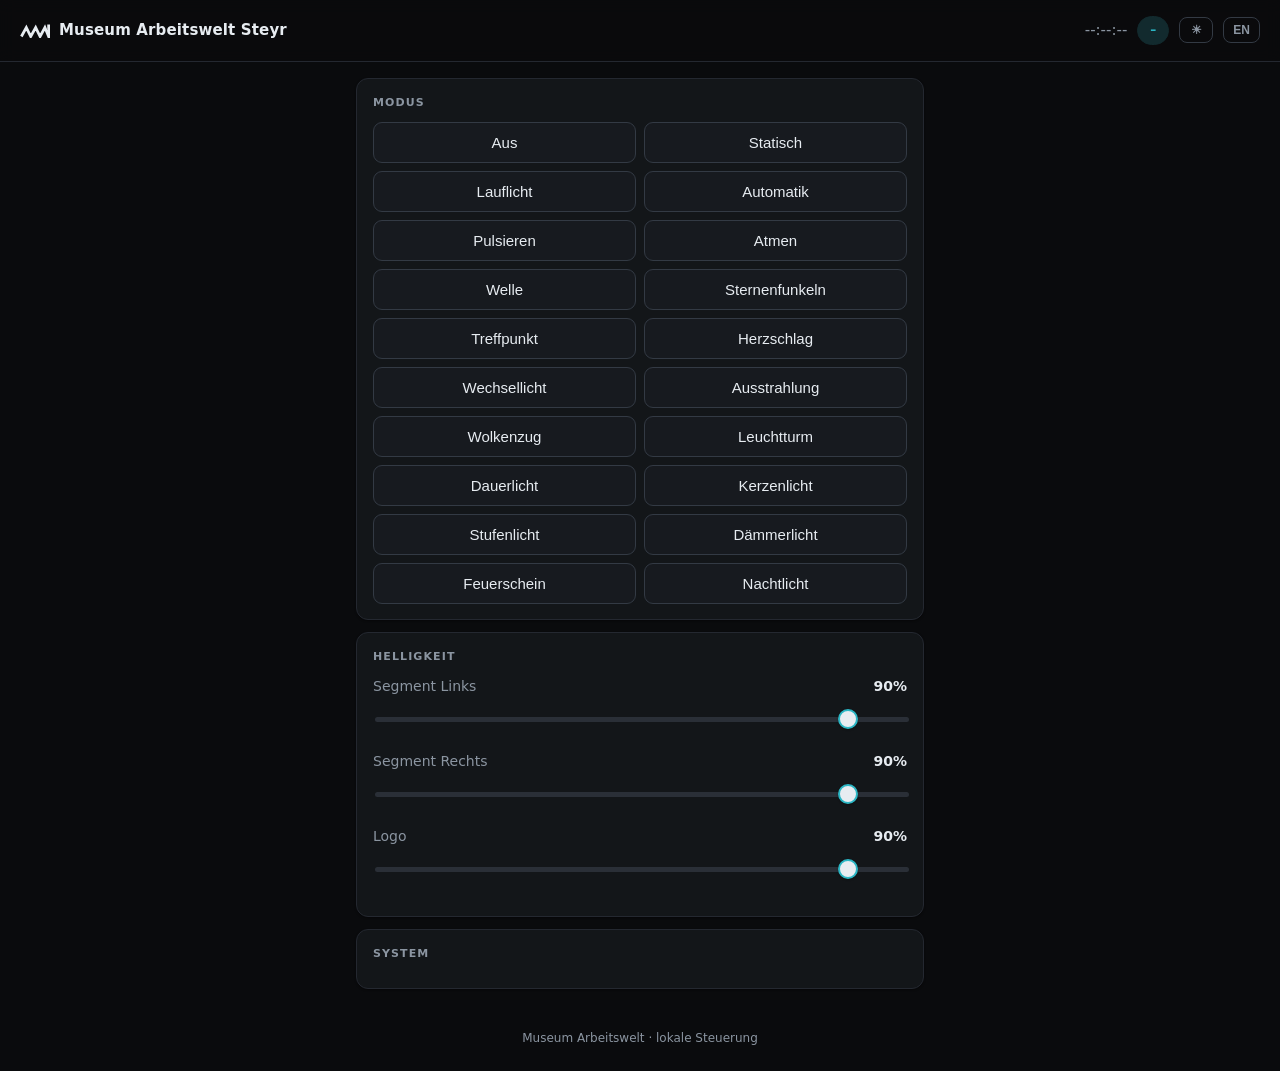
==== web/index.html @ d4c38e30 "version29 web" ====
<!DOCTYPE html>
<html lang="de">

<head>

<meta charset="UTF-8">
<meta name="viewport"
      content="width=device-width, initial-scale=1, viewport-fit=cover">

<title>LED-Fassade</title>

<link rel="manifest" href="/manifest.json">

<meta name="theme-color" content="#0a0b0d">
<meta name="mobile-web-app-capable" content="yes">
<meta name="apple-mobile-web-app-capable" content="yes">
<meta name="apple-mobile-web-app-status-bar-style"
      content="black-translucent">
<meta name="apple-mobile-web-app-title" content="Fassade">

<link rel="apple-touch-icon" href="/apple-touch-icon.png">
<link rel="icon" type="image/svg+xml" href="/icon.svg">

<link rel="stylesheet" href="style.css">

</head>

<body>

<header class="top">
  <div class="brand">
    <svg class="brandmark" viewBox="36 142 436 214" aria-hidden="true">
      <polyline points="56,336 128,206 192,336 264,206 328,336 398,206 452,336 452,162"
                fill="none" stroke="currentColor" stroke-width="40"
                stroke-linejoin="miter" stroke-miterlimit="10" stroke-linecap="butt"/>
    </svg>
    <strong>Museum Arbeitswelt Steyr</strong>
  </div>
  <div class="hstat">
    <span id="clock">--:--:--</span>
    <span id="modeBadge" class="badge">&ndash;</span>
    <button id="themeBtn" class="hbtn" onclick="toggleTheme()" title="Hell / Dunkel">&#9788;</button>
    <button id="langBtn" class="hbtn" onclick="toggleLang()" title="Sprache / Language">EN</button>
  </div>
</header>

<main>


<section class="card" id="installCard" style="display:none">
  <h2 data-i18n="install.title">Als App installieren</h2>
  <p class="hint" id="installHint" style="margin-top:0"></p>
  <button class="primary" id="installBtn" onclick="installApp()"
          style="margin-top:12px" data-i18n="install.button">Installieren</button>
</section>

<section class="card" id="modeCard">
  <h2 data-i18n="modus">Modus</h2>
  <div class="modes">
    <button class="mode" data-mode="0" onclick="sendMode(0)">Aus</button>
    <button class="mode" data-mode="1" onclick="sendMode(1)">Statisch</button>
    <button class="mode" data-mode="2" onclick="sendMode(2)">Lauflicht</button>
    <button class="mode" data-mode="3" onclick="sendMode(3)">Automatik</button>
    <button class="mode" data-mode="4" onclick="sendMode(4)">Pulsieren</button>
    <button class="mode" data-mode="5" onclick="sendMode(5)">Atmen</button>
    <button class="mode" data-mode="10" onclick="sendMode(10)">Welle</button>
    <button class="mode" data-mode="13" onclick="sendMode(13)">Sternenfunkeln</button>
    <button class="mode" data-mode="14" onclick="sendMode(14)">Treffpunkt</button>
    <button class="mode" data-mode="15" onclick="sendMode(15)">Herzschlag</button>
    <button class="mode" data-mode="16" onclick="sendMode(16)">Wechsellicht</button>
    <button class="mode" data-mode="17" onclick="sendMode(17)">Ausstrahlung</button>
    <button class="mode" data-mode="18" onclick="sendMode(18)">Wolkenzug</button>
    <button class="mode" data-mode="19" onclick="sendMode(19)">Leuchtturm</button>
    <button class="mode" data-mode="6" onclick="sendMode(6)">Dauerlicht</button>
    <button class="mode" data-mode="7" onclick="sendMode(7)">Kerzenlicht</button>
    <button class="mode" data-mode="8" onclick="sendMode(8)">Stufenlicht</button>
    <button class="mode" data-mode="9" onclick="sendMode(9)">Dämmerlicht</button>
    <button class="mode" data-mode="11" onclick="sendMode(11)">Feuerschein</button>
    <button class="mode" data-mode="12" onclick="sendMode(12)">Nachtlicht</button>
  </div>
</section>

<section class="card">
  <h2 data-i18n="brightness">Helligkeit</h2>
  <div class="slider">
    <label><span data-i18n="seg.left">Segment Links</span> <span class="val"><span id="leftValue">90</span>%</span></label>
    <input id="leftSlider" type="range" min="0" max="100" value="90">
  </div>
  <div class="slider">
    <label><span data-i18n="seg.right">Segment Rechts</span> <span class="val"><span id="rightValue">90</span>%</span></label>
    <input id="rightSlider" type="range" min="0" max="100" value="90">
  </div>
  <div class="slider">
    <label><span data-i18n="seg.logo">Logo</span> <span class="val"><span id="logoValue">90</span>%</span></label>
    <input id="logoSlider" type="range" min="0" max="100" value="90">
  </div>
</section>

<section class="card" id="autoCard" style="display:none">
  <h2 data-i18n="auto">Automatik</h2>
  <div id="autoPhases" class="phases"></div>
  <div class="autonow">
    <div class="autonow-top">
      <span data-i18n="autoNow">Aktuelle Helligkeit</span>
      <span class="autonow-val"><span id="autoNowVal">&ndash;</span> %</span>
    </div>
    <div class="meter"><div class="meter-fill" id="autoMeter"></div></div>
  </div>
</section>

<section class="card">
  <h2 data-i18n="system">System</h2>
  <div id="systemStatus" class="sys"></div>
</section>

</main>

<footer>Museum Arbeitswelt &middot; <span data-i18n="footer">lokale Steuerung</span></footer>

<script>

let socket = null;
let reconnectTimer = null;

// Sprache (Deutsch/Englisch) und Design (hell/dunkel).

// Modus-Namen je Sprache.
const MODE_LABEL = {
  de:{0:"Aus",1:"Statisch",2:"Lauflicht",3:"Automatik",4:"Pulsieren",5:"Atmen",
      6:"Dauerlicht",7:"Kerzenlicht",8:"Stufenlicht",9:"Dämmerlicht",10:"Welle",
      11:"Feuerschein",12:"Nachtlicht",13:"Sternenfunkeln",14:"Treffpunkt",
      15:"Herzschlag",16:"Wechsellicht",17:"Ausstrahlung",18:"Wolkenzug",
      19:"Leuchtturm"},
  en:{0:"Off",1:"Static",2:"Running light",3:"Automatic",4:"Pulse",5:"Breathe",
      6:"Steady",7:"Candle",8:"Steps",9:"Dusk",10:"Wave",
      11:"Fire",12:"Night light",13:"Starlight",14:"Meeting",
      15:"Heartbeat",16:"Alternating",17:"Radiate",18:"Clouds",
      19:"Lighthouse"}
};

// Alle uebrigen Texte je Sprache.
const T = {
  de:{
    "install.title":"Als App installieren",
    "install.button":"Installieren",
    "install.hintDefault":"Diese Seite als App auf dem Startbildschirm ablegen – sie öffnet dann randlos wie eine gewohnte App.",
    "install.hintIOS":"Zum Installieren in Safari auf <b>Teilen</b> tippen und <b>„Zum Home-Bildschirm“</b> wählen.",
    "install.hintManual":"Als App ablegen: am Handy im Browser-Menü <b>„Zum Startbildschirm hinzufügen“</b>, am PC das <b>Installieren-Symbol in der Adressleiste</b> nutzen.",
    "modus":"Modus","brightness":"Helligkeit",
    "auto":"Automatik","autoNow":"Aktuelle Helligkeit","system":"System",
    "footer":"lokale Steuerung",
    "seg.left":"Segment Links","seg.right":"Segment Rechts","seg.logo":"Logo",
    "phase.morning":"Hochfahren","phase.day":"Tag","phase.evening":"Abend",
    "phase.night":"Nacht","phase.off":"aus",
    "sys.firmware":"Firmware","sys.time":"Uhrzeit","sys.date":"Datum","sys.rtc":"RTC",
    "sys.ntp":"NTP","sys.wifi":"WLAN","sys.ip":"IP","sys.signal":"Signal",
    "sys.hours":"Leucht-Stunden","sys.energy":"Energie",
    "val.ok":"OK","val.rtcMissing":"nicht verfügbar","val.ntpSynced":"synchronisiert",
    "val.ntpNot":"nicht synchron.","val.connected":"verbunden","val.setupAp":"Setup-AP",
    "val.disconnected":"getrennt","val.noData":"Keine Daten"
  },
  en:{
    "install.title":"Install as app",
    "install.button":"Install",
    "install.hintDefault":"Add this page to your home screen – it then opens full-screen like a normal app.",
    "install.hintIOS":"To install, tap <b>Share</b> in Safari and choose <b>“Add to Home Screen”</b>.",
    "install.hintManual":"Add as an app: on a phone use <b>“Add to Home screen”</b> in the browser menu, on a PC use the <b>install icon in the address bar</b>.",
    "modus":"Mode","brightness":"Brightness",
    "auto":"Automatic","autoNow":"Current brightness","system":"System",
    "footer":"local control",
    "seg.left":"Segment left","seg.right":"Segment right","seg.logo":"Logo",
    "phase.morning":"Ramp-up","phase.day":"Day","phase.evening":"Evening",
    "phase.night":"Night","phase.off":"off",
    "sys.firmware":"Firmware","sys.time":"Time","sys.date":"Date","sys.rtc":"RTC",
    "sys.ntp":"NTP","sys.wifi":"WiFi","sys.ip":"IP","sys.signal":"Signal",
    "sys.hours":"Lit hours","sys.energy":"Energy",
    "val.ok":"OK","val.rtcMissing":"not available","val.ntpSynced":"synced",
    "val.ntpNot":"not synced","val.connected":"connected","val.setupAp":"Setup AP",
    "val.disconnected":"disconnected","val.noData":"No data"
  }
};

let lang = "de";        // aktuelle Sprache
let theme = "dark";     // aktuelles Design
let lastData = null;    // zuletzt empfangener Status (zum Neu-Uebersetzen)
let installMode = "";   // "", "prompt", "ios" oder "manual"

// Uebersetzt einen Textschluessel in die aktuelle Sprache.
function t(key)
{
    if(T[lang] && T[lang][key]) return T[lang][key];
    return key;
}

// Setzt alle statischen Texte, die Modus-Kacheln und die dynamischen Anzeigen
// in der aktuellen Sprache.
function applyLanguage()
{
    document.documentElement.setAttribute("lang", lang);

    let nodes = document.querySelectorAll("[data-i18n]");
    for(let i = 0; i < nodes.length; i++)
    {
        nodes[i].textContent = t(nodes[i].getAttribute("data-i18n"));
    }

    let placeholders = document.querySelectorAll("[data-i18n-ph]");
    for(let i = 0; i < placeholders.length; i++)
    {
        placeholders[i].setAttribute("placeholder", t(placeholders[i].getAttribute("data-i18n-ph")));
    }

    let modeButtons = document.querySelectorAll(".mode");
    for(let i = 0; i < modeButtons.length; i++)
    {
        let m = parseInt(modeButtons[i].dataset.mode);
        modeButtons[i].textContent = MODE_LABEL[lang][m];
    }

    // Knopf zeigt die jeweils andere Sprache an.
    document.getElementById("langBtn").textContent = (lang === "de") ? "EN" : "DE";

    updateInstallHint();
    renderAutoPhases();

    if(lastData)
    {
        updateUI(lastData);
    }
}

// Wechselt zwischen Deutsch und Englisch.
function toggleLang()
{
    lang = (lang === "de") ? "en" : "de";
    try { localStorage.setItem("lang", lang); } catch(e) {}
    applyLanguage();
}

// Setzt das Design (hell/dunkel) und passt Symbol und Statusleistenfarbe an.
function applyTheme()
{
    document.documentElement.setAttribute("data-theme", theme);

    let meta = document.querySelector('meta[name="theme-color"]');
    if(meta)
    {
        meta.setAttribute("content", (theme === "light") ? "#ffffff" : "#0a0b0d");
    }

    // Sonne im dunklen Modus (tippen -> hell), Mond im hellen Modus.
    document.getElementById("themeBtn").innerHTML = (theme === "light") ? "&#9790;" : "&#9728;";
}

// Wechselt zwischen hellem und dunklem Design.
function toggleTheme()
{
    theme = (theme === "dark") ? "light" : "dark";
    try { localStorage.setItem("theme", theme); } catch(e) {}
    applyTheme();
}

// Liest gespeicherte Sprache/Design und wendet beides an.
function initPrefs()
{
    try
    {
        let savedTheme = localStorage.getItem("theme");
        if(savedTheme === "light" || savedTheme === "dark") theme = savedTheme;
        let savedLang = localStorage.getItem("lang");
        if(savedLang === "de" || savedLang === "en") lang = savedLang;
    }
    catch(e) {}

    applyTheme();
    applyLanguage();
}

function connect()
{
    if(socket &&
       (socket.readyState === WebSocket.OPEN ||
        socket.readyState === WebSocket.CONNECTING))
    {
        return;
    }

    socket = new WebSocket(
        "ws://" + window.location.hostname + "/ws"
    );

    socket.onopen = function()
    {
        setConnected(true);
    };

    socket.onclose = function()
    {
        setConnected(false);
        reconnectTimer = setTimeout(connect, 2000);
    };

    socket.onerror = function()
    {
        setConnected(false);
    };

    socket.onmessage = function(event)
    {
        try
        {
            updateUI(JSON.parse(event.data));
        }
        catch(error)
        {
            console.log(error);
        }
    };
}

function setConnected(ok)
{
    // Der Verbindungspunkt wurde entfernt; Funktion bleibt als No-Op bestehen.
    void ok;
}

function send(data)
{
    if(!socket || socket.readyState !== WebSocket.OPEN)
    {
        return;
    }

    socket.send(JSON.stringify(data));
}

function sendMode(mode)
{
    send({ mode: mode });
}

function setBrightness(type, value)
{
    value = parseInt(value);

    document.getElementById(type + "Value").innerText = value;

    const data = {};
    data[type] = value;

    send(data);
}

function updateUI(data)
{
    lastData = data;

    const buttons = document.querySelectorAll(".mode");
    for(let i = 0; i < buttons.length; i++)
    {
        const button = buttons[i];
        const buttonMode = parseInt(button.dataset.mode);
        if(buttonMode === data.mode)
        {
            button.classList.add("active");
        }
        else
        {
            button.classList.remove("active");
        }
    }

    if(data.mode !== undefined)
    {
        document.getElementById("modeBadge").innerText = MODE_LABEL[lang][data.mode] || "–";
    }
    document.getElementById("clock").innerText = data.time || "--:--:--";

    // Modus "Aus": deutlich sichtbar machen (Banner + rotes Badge).
    const isOff = (data.mode === 0);
    document.body.classList.toggle("isoff", isOff);
    document.getElementById("modeBadge").classList.toggle("off", isOff);

    updateSlider("left",   data.left);
    updateSlider("right",  data.right);
    updateSlider("logo",   data.logo);

    // Im Automatik-Modus (3) steuert die Uhrzeit die Helligkeit - die Regler
    // sind dann gesperrt. Die Automatik-Uebersicht wird nur in diesem Modus
    // eingeblendet.
    const autoActive = (data.mode === 3);
    setSlidersDisabled(autoActive);
    document.getElementById("autoCard").style.display = autoActive ? "" : "none";

    let sys = "";
    sys += kv(t("sys.firmware"), data.firmware || "-");
    sys += kv(t("sys.date"),     data.date || "--.--.----");

    if(data.rtc)
    {
        sys += kv(t("sys.rtc"), t("val.ok"), "ok");
    }
    else
    {
        sys += kv(t("sys.rtc"), t("val.rtcMissing"), "warn");
    }

    if(data.ntp)
    {
        sys += kv(t("sys.ntp"), t("val.ntpSynced"), "ok");
    }
    else
    {
        sys += kv(t("sys.ntp"), t("val.ntpNot"), "warn");
    }

    if(data.wifi)
    {
        sys += kv(t("sys.wifi"), t("val.connected"), "ok");
    }
    else if(data.ap)
    {
        sys += kv(t("sys.wifi"), t("val.setupAp"), "warn");
    }
    else
    {
        sys += kv(t("sys.wifi"), t("val.disconnected"), "warn");
    }

    sys += kv(t("sys.ip"), data.ip || "-");

    if(data.wifi && data.rssi !== undefined)
    {
        sys += kv(t("sys.signal"), data.rssi + " dBm");
    }

    if(data.onHours !== undefined)
    {
        sys += kv(t("sys.hours"), data.onHours.toFixed(1) + " h");
    }

    if(data.kWh !== undefined)
    {
        sys += kv(t("sys.energy"), "ca. " + data.kWh.toFixed(2) + " kWh");
    }

    document.getElementById("systemStatus").innerHTML = sys;

    if(data.sched)
    {
        // Das komplette Automatik-Profil (Uhrzeiten und Helligkeiten) ist fest
        // im Code (config.h) und wird nur angezeigt, nicht editiert.
        schedule = data.sched;
        renderAutoPhases();
    }

    // Aktuelle Automatik-Helligkeit als Zahl und Balken anzeigen.
    let autoValue = 0;
    if(data.autoBrightness !== undefined)
    {
        autoValue = data.autoBrightness;
    }
    document.getElementById("autoNowVal").innerText = autoValue;
    document.getElementById("autoMeter").style.width = autoValue + "%";
}

function kv(label, value, cls)
{
    let classAttr = "";
    if(cls)
    {
        classAttr = " class='" + cls + "'";
    }
    return "<div class='kv'><span>" + label + "</span><b" + classAttr + ">" + value + "</b></div>";
}

// Sperrt oder entsperrt alle Helligkeits-Regler (Segmente und Effekt).
function setSlidersDisabled(disabled)
{
    const ids = ["leftSlider", "rightSlider", "logoSlider"];
    for(let i = 0; i < ids.length; i++)
    {
        const slider = document.getElementById(ids[i]);
        if(!slider)
        {
            continue;
        }
        slider.disabled = disabled;
        slider.parentNode.classList.toggle("off", disabled);
    }
}

function updateSlider(type, value)
{
    if(value === undefined)
    {
        return;
    }

    const slider = document.getElementById(type + "Slider");
    const output = document.getElementById(type + "Value");

    if(slider)
    {
        slider.value = value;
    }
    if(output)
    {
        output.innerText = value;
    }
}

// Komplettes Automatik-Profil (Uhrzeiten + Helligkeiten). Steht fest in
// config.h und kommt nur ueber den Status - in der App reine Anzeige.
let schedule = {
    tMorning: 6, tDay: 8, tEvening: 18, tNight: 23,
    bMorning: 90, bDay: 90, bEveStart: 60, bEveEnd: 25
};

function two(n)
{
    return String(n).padStart(2, "0");
}

// Baut die schreibgeschuetzte Phasen-Uebersicht: Name, Zeitfenster, Helligkeit.
function renderAutoPhases()
{
    const s = schedule;
    const rows = [
        [t("phase.morning"), s.tMorning, s.tDay,     "&rarr; " + s.bMorning + " %"],
        [t("phase.day"),     s.tDay,     s.tEvening, s.bDay + " %"],
        [t("phase.evening"), s.tEvening, s.tNight,   s.bEveStart + " &rarr; " + s.bEveEnd + " %"],
        [t("phase.night"),   s.tNight,   s.tMorning, t("phase.off")]
    ];

    let html = "";
    for(let i = 0; i < rows.length; i++)
    {
        const r = rows[i];
        html +=
            "<div class='phase'>" +
                "<span class='ph-name'>" + r[0] + "</span>" +
                "<span class='ph-time'>" + two(r[1]) + ":00–" + two(r[2]) + ":00</span>" +
                "<span class='ph-val'>" + r[3] + "</span>" +
            "</div>";
    }

    document.getElementById("autoPhases").innerHTML = html;
}

const sliderTypes = ["left", "right", "logo"];
for(let i = 0; i < sliderTypes.length; i++)
{
    const type = sliderTypes[i];
    const slider = document.getElementById(type + "Slider");
    slider.addEventListener("input", function()
    {
        setBrightness(type, this.value);
    });
}

// PWA-Installation.
// Die App laesst sich auf Handy/Tablet/Desktop als eigenstaendige App ablegen.
// Android/Desktop-Browser liefern dafuer das Event "beforeinstallprompt", das
// wir aufheben und hinter dem Installieren-Button ausloesen. iOS/Safari kennt
// das Event nicht und braucht stattdessen einen manuellen Hinweis.

let deferredInstallPrompt = null;

function isStandalone()
{
    return window.matchMedia("(display-mode: standalone)").matches ||
           window.navigator.standalone === true;
}

function isIOS()
{
    return /iphone|ipad|ipod/i.test(navigator.userAgent);
}

// Setzt den Hinweistext der Installieren-Karte (je nach Sprache und Geraet).
function updateInstallHint()
{
    const hint = document.getElementById("installHint");
    if(!hint)
    {
        return;
    }
    if(installMode === "ios")         hint.innerHTML = t("install.hintIOS");
    else if(installMode === "manual") hint.innerHTML = t("install.hintManual");
    else                              hint.innerHTML = t("install.hintDefault");
}

// Zeigt die Installieren-Karte im passenden Modus:
//   "prompt" = Browser bietet echten Installieren-Knopf (Chrome/Edge/Android)
//   "ios"    = Safari, manueller Weg ueber "Teilen"
//   "manual" = alle anderen Browser, manueller Weg ueber das Browser-Menue
function showInstallCard(mode)
{
    if(isStandalone())
    {
        return;
    }
    const card = document.getElementById("installCard");
    if(!card)
    {
        return;
    }
    card.style.display = "";
    installMode = mode;

    // Der Knopf funktioniert nur mit echtem Prompt, sonst nur die Anleitung.
    document.getElementById("installBtn").style.display = (mode === "prompt") ? "" : "none";
    updateInstallHint();
}

function installApp()
{
    if(!deferredInstallPrompt)
    {
        return;
    }
    deferredInstallPrompt.prompt();
    deferredInstallPrompt.userChoice.then(function()
    {
        deferredInstallPrompt = null;
    });
}

window.addEventListener("beforeinstallprompt", function(event)
{
    event.preventDefault();
    deferredInstallPrompt = event;
    showInstallCard("prompt");
});

window.addEventListener("appinstalled", function()
{
    deferredInstallPrompt = null;
    const card = document.getElementById("installCard");
    if(card)
    {
        card.style.display = "none";
    }
});

// Falls der Browser keinen "beforeinstallprompt" liefert (Safari, Firefox oder
// Zugriff ueber einfaches HTTP), zeigen wir die Karte nach kurzer Wartezeit
// trotzdem - mit der passenden manuellen Anleitung. So erscheint sie ueberall.
window.addEventListener("load", function()
{
    setTimeout(function()
    {
        if(deferredInstallPrompt || isStandalone())
        {
            return;
        }
        showInstallCard(isIOS() ? "ios" : "manual");
    }, 1500);
});

window.addEventListener("load", initPrefs);
window.addEventListener("load", connect);

</script>

</body>
</html>
---- web/style.css ----
:root{

  /* Dunkles (schwarzes) Design - Standard */
  --bg:#0a0b0d;
  --offbg:#4a0f16;   /* Modus-Karte im Zustand "Aus" (deutlich rot) */
  --card:#131619;
  --line:#242830;
  --line-strong:#333a44;
  --fg:#e7ecf1;
  --muted:#8b95a1;
  --accent:#2bb6c4;
  --accent-weak:#122a2e;
  --accent-ink:#05171a;
  --fill:#2bb6c4;
  --ok:#4bbf87;
  --warn:#d3a24e;
  --bad:#d76b74;
  --btn-bg:#171a1f;
  --input-bg:#0e1013;
  --track:#2a2f37;
  --thumb:#e7ecf1;
  --top-bg:rgba(10,11,13,.9);
  --radius:12px;
  --shadow:0 1px 2px rgba(0,0,0,.4);
}

:root[data-theme="light"]{

  /* Helles (klinisches) Design */
  --bg:#eef2f5;
  --offbg:#f6d9dc;   /* Modus-Karte im Zustand "Aus" */
  --card:#ffffff;
  --line:#e6ebf0;
  --line-strong:#d3dbe2;
  --fg:#1b2733;
  --muted:#68737f;
  --accent:#0e8a94;
  --accent-weak:#e4f3f4;
  --accent-ink:#ffffff;
  --fill:#0e8a94;
  --ok:#2f8a5b;
  --warn:#b07d1e;
  --bad:#c0505a;
  --btn-bg:#ffffff;
  --input-bg:#ffffff;
  --track:#e1e7ed;
  --thumb:#ffffff;
  --top-bg:rgba(255,255,255,.92);
  --shadow:0 1px 2px rgba(20,40,60,.05);
}

*{box-sizing:border-box}
html,body{margin:0}
body{
  background:var(--bg); color:var(--fg);
  font:15px/1.55 system-ui,-apple-system,"Segoe UI",Roboto,sans-serif;
  padding-bottom:env(safe-area-inset-bottom);
  -webkit-font-smoothing:antialiased;
}

.top{
  position:sticky; top:0; z-index:5;
  display:flex; justify-content:space-between; align-items:center;
  flex-wrap:wrap; gap:8px 12px;
  padding:16px 20px; background:var(--top-bg); backdrop-filter:blur(8px);
  border-bottom:1px solid var(--line);
}
.brand{display:flex; align-items:center; gap:9px; font-size:15px; font-weight:600; letter-spacing:.01em}
.brandmark{width:30px; height:15px; flex:none; display:block}
.hstat{display:flex;align-items:center;gap:10px}
#clock{font-variant-numeric:tabular-nums;color:var(--muted)}
.badge{background:var(--accent-weak);border:1px solid var(--accent-weak);border-radius:999px;
  padding:4px 12px;font-size:12px;font-weight:600;color:var(--accent)}
.hbtn{background:transparent;border:1px solid var(--line-strong);border-radius:8px;
  color:var(--muted);font-size:12px;font-weight:600;padding:5px 9px;cursor:pointer;
  min-width:34px;transition:.12s}
.hbtn:hover{border-color:var(--accent);color:var(--accent)}
.badge.off{background:transparent;border-color:var(--bad);color:var(--bad)}


main{max-width:600px;margin:0 auto;padding:16px;display:grid;gap:12px}

.card{background:var(--card);border:1px solid var(--line);border-radius:var(--radius);
  padding:15px 16px;box-shadow:var(--shadow);transition:background .3s ease,border-color .3s ease}
.card h2{margin:0 0 11px;font-size:11px;color:var(--muted);
  text-transform:uppercase;letter-spacing:.1em;font-weight:700}

/* Modus "Aus": die Modus-Karte und der aktive "Aus"-Button werden rot. */
body.isoff #modeCard{background:var(--offbg);border-color:var(--bad)}
body.isoff #modeCard h2{color:var(--bad)}
body.isoff .modes button.active{background:var(--bad);border-color:var(--bad);color:#fff}

.modes{display:grid;grid-template-columns:repeat(2,1fr);gap:8px}
.modes button{
  padding:11px;border:1px solid var(--line-strong);border-radius:9px;
  background:var(--btn-bg);color:var(--fg);font-size:15px;cursor:pointer;
  transition:.12s;font-weight:500}
.modes button:hover{border-color:var(--accent);color:var(--accent)}
.modes button.active{
  background:var(--accent);color:var(--accent-ink);border-color:var(--accent);
  font-weight:600}
.modes button:active{transform:scale(.99)}

.slider{margin:12px 0}
.slider:first-of-type{margin-top:4px}
.slider label{display:flex;justify-content:space-between;color:var(--muted);
  font-size:14px;margin-bottom:8px}
.slider .val{color:var(--fg);font-variant-numeric:tabular-nums;font-weight:600}
input[type=range]{-webkit-appearance:none;appearance:none;width:100%;height:24px;
  background:transparent;cursor:pointer}
input[type=range]::-webkit-slider-runnable-track{height:5px;border-radius:5px;background:var(--track)}
input[type=range]::-moz-range-track{height:5px;border-radius:5px;background:var(--track)}
input[type=range]::-moz-range-progress{height:5px;border-radius:5px;background:var(--fill)}
input[type=range]::-webkit-slider-thumb{-webkit-appearance:none;appearance:none;
  width:20px;height:20px;border-radius:50%;background:var(--thumb);border:2px solid var(--accent);
  margin-top:-8px;box-shadow:0 1px 2px rgba(0,0,0,.3)}
input[type=range]::-moz-range-thumb{width:20px;height:20px;border-radius:50%;
  background:var(--thumb);border:2px solid var(--accent);box-shadow:0 1px 2px rgba(0,0,0,.3)}
input[type=range]:disabled{cursor:not-allowed}
.slider.off{opacity:.4}

button.primary{background:var(--accent);color:var(--accent-ink);border:none;border-radius:9px;
  padding:12px 16px;font-weight:600;cursor:pointer;transition:.12s;width:100%}
button.primary:hover{filter:brightness(1.05)}
input[type=text]{width:100%;padding:11px 12px;border-radius:9px;
  border:1px solid var(--line-strong);background:var(--input-bg);color:var(--fg);font-size:15px}
input[type=text]:focus{outline:none;border-color:var(--accent);
  box-shadow:0 0 0 3px var(--accent-weak)}

.phases{margin-top:2px}
.phase{display:grid;grid-template-columns:1fr auto auto;gap:14px;align-items:baseline;
  padding:9px 0;border-bottom:1px solid var(--line)}
.phase:last-child{border-bottom:none}
.phase .ph-name{color:var(--fg)}
.phase .ph-time{color:var(--muted);font-variant-numeric:tabular-nums;font-size:13px}
.phase .ph-val{color:var(--fg);font-weight:600;font-variant-numeric:tabular-nums;
  text-align:right;min-width:84px}

.autonow{margin-top:16px}
.autonow-top{display:flex;justify-content:space-between;align-items:baseline;
  color:var(--muted);font-size:14px;margin-bottom:8px}
.autonow-val{color:var(--fg);font-weight:700;font-size:16px;font-variant-numeric:tabular-nums}
.meter{height:8px;border-radius:6px;background:var(--track);overflow:hidden}
.meter-fill{height:100%;width:0;background:var(--fill);border-radius:6px;transition:width .4s ease}

.sys{display:grid;gap:0}
.kv{display:flex;justify-content:space-between;padding:8px 0;border-bottom:1px solid var(--line);gap:12px}
.kv:last-child{border-bottom:none}
.kv span{color:var(--muted)}
.kv b{font-weight:600;font-variant-numeric:tabular-nums;text-align:right;word-break:break-all}
.kv b.ok{color:var(--ok)}
.kv b.warn{color:var(--warn)}

.hint{color:var(--muted);font-size:13px;margin:12px 0 0}
.hint b{color:var(--fg);font-weight:600}
footer{text-align:center;color:var(--muted);font-size:12px;padding:24px}
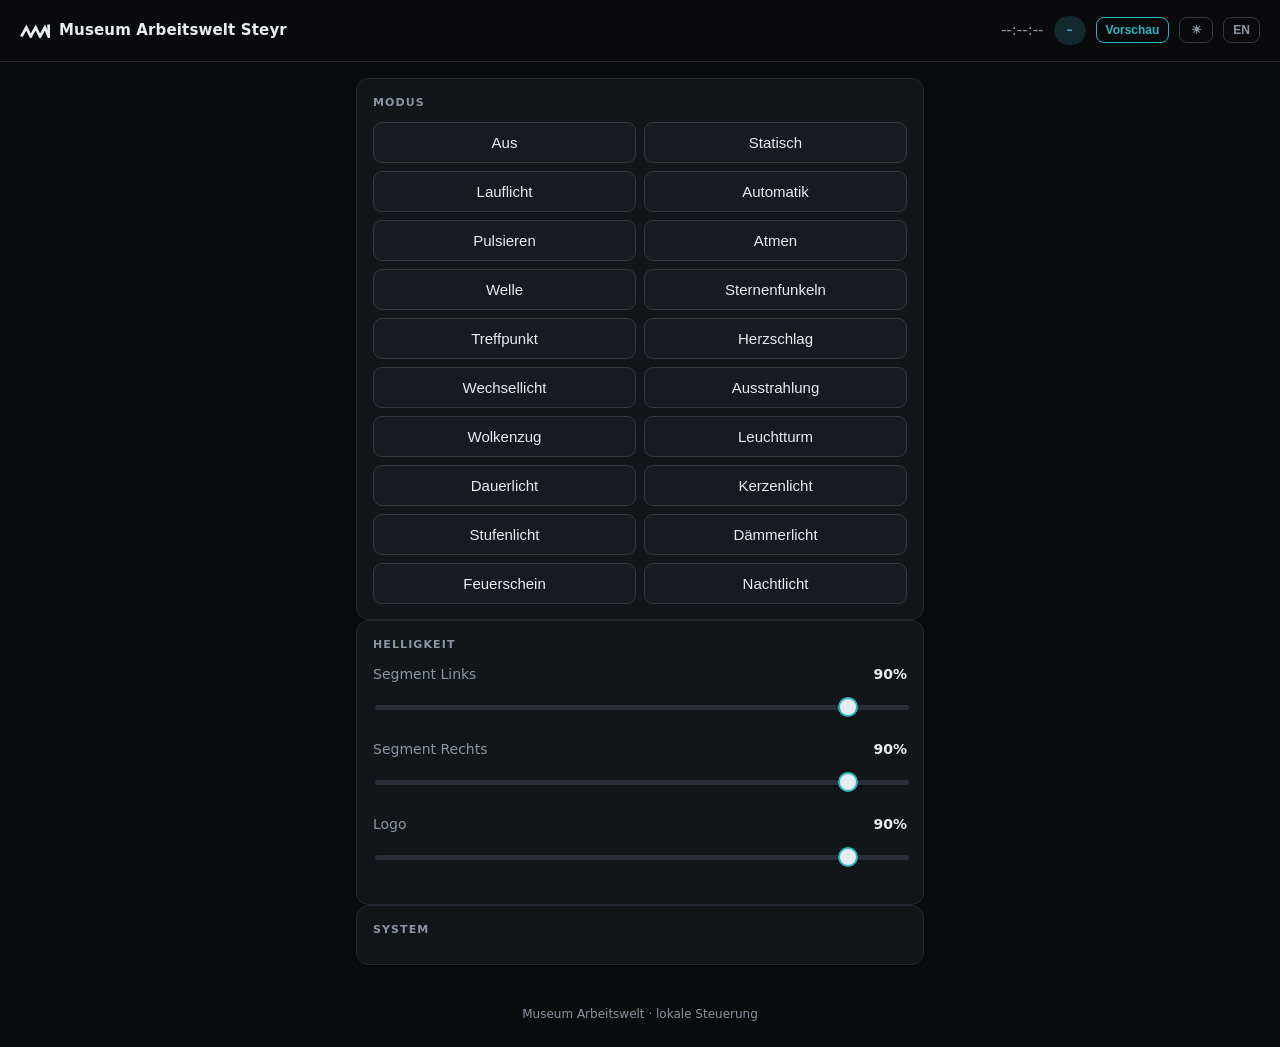
==== commit 899a9389: "version32 verlinkung" ====
--- a/web/index.html
+++ b/web/index.html
@@ -39,6 +39,7 @@
   <div class="hstat">
     <span id="clock">--:--:--</span>
     <span id="modeBadge" class="badge">&ndash;</span>
+    <button id="navBtn" class="hbtn" onclick="toggleView()" title="Vorschau / Preview">Vorschau</button>
     <button id="themeBtn" class="hbtn" onclick="toggleTheme()" title="Hell / Dunkel">&#9788;</button>
     <button id="langBtn" class="hbtn" onclick="toggleLang()" title="Sprache / Language">EN</button>
   </div>
@@ -46,6 +47,7 @@
 
 <main>
 
+<div id="viewControl">
 
 <section class="card" id="installCard" style="display:none">
   <h2 data-i18n="install.title">Als App installieren</h2>
@@ -112,6 +114,16 @@
   <h2 data-i18n="system">System</h2>
   <div id="systemStatus" class="sys"></div>
 </section>
+
+</div><!-- /viewControl -->
+
+<div id="viewPreview" style="display:none">
+  <div class="pvhead">
+    <h2 id="pvTitle">Modus-Vorschau</h2>
+    <p id="pvIntro" class="pvintro"></p>
+  </div>
+  <div id="pvSections"></div>
+</div>
 
 </main>
 
@@ -220,6 +232,10 @@
     // Knopf zeigt die jeweils andere Sprache an.
     document.getElementById("langBtn").textContent = (lang === "de") ? "EN" : "DE";
 
+    // Zweite Ansicht (Modus-Vorschau) mit umschalten.
+    updateNavButton();
+    if(pvBuilt) updatePreviewTexts();
+
     updateInstallHint();
     renderAutoPhases();
 
@@ -662,6 +678,580 @@
 window.addEventListener("load", initPrefs);
 window.addEventListener("load", connect);
 
+// ===========================================================================
+//  Zweite Ansicht: Modus-Vorschau
+//
+//  Ueber den Navbar-Knopf erreichbar. Zeigt je Modus eine kleine animierte
+//  "LED-Leiste" (raeumlich) plus eine Wellenform-Spur (Gesamthelligkeit ueber
+//  die Zeit) - so bekommt jeder Modus einen eindeutigen Fingerabdruck. Reine
+//  Anzeige, schaltet keine Modi. Die Navigation laeuft ueber den URL-Hash
+//  (#vorschau), damit der Zurueck-Knopf des Browsers funktioniert.
+// ===========================================================================
+
+// Texte der zweiten Ansicht je Sprache.
+const PV_TXT = {
+  de:{ nav:"Vorschau", back:"‹ Steuerung",
+       title:"Modus-Vorschau",
+       intro:"Alle 20 Modi mit animierter Vorschau. Das Licht ist ausschließlich weiß – die Vorschau zeigt die Bewegung, nicht eine Farbe.",
+       grund:"Grundmodi", effekt:"Effekte", stimmung:"Stimmungs-Modi",
+       grundNote:"Der normale Betrieb.",
+       effektNote:"Animierte Modi. Keine Nachtabschaltung.",
+       stimmungNote:"Feste Lichtstimmungen. Abschaltung 23:00–06:00.",
+       catGrund:"Grundmodus", catEffekt:"Effekt", catStimmung:"Stimmung" },
+  en:{ nav:"Preview", back:"‹ Control",
+       title:"Mode preview",
+       intro:"All 20 modes with an animated preview. The light is white only – the preview shows the motion, not a colour.",
+       grund:"Basic modes", effekt:"Effects", stimmung:"Mood modes",
+       grundNote:"Normal operation.",
+       effektNote:"Animated modes. No night switch-off.",
+       stimmungNote:"Fixed light moods. Off between 23:00–06:00.",
+       catGrund:"Basic", catEffekt:"Effect", catStimmung:"Mood" }
+};
+
+// Kurzbeschreibung je Modus (Nummer -> Text) je Sprache.
+const PV_DESC = {
+  de:{ 0:"Alle Bereiche aus.", 1:"Konstantes Weiß je Bereich.", 3:"Tageszeitabhängige Helligkeit.",
+       2:"Ein Lichtschweif gleitet über die Segmente.", 4:"Ruhiges gemeinsames Auf- und Abschwellen.",
+       5:"Sehr langsames Ein- und Ausatmen.", 10:"Eine Sinuswelle wandert über den Streifen.",
+       13:"Grundglanz mit verglimmenden Funken.", 14:"Zwei Lichter treffen sich in der Mitte.",
+       15:"Ruhiger Doppelschlag der Fassade.", 16:"Links und Rechts gegenläufig.",
+       17:"Welle vom Zentrum nach außen.", 18:"Organische Helligkeit wie ziehende Wolken.",
+       19:"Ein Lichtband wandert über die Linie.", 6:"Gleichmäßig, langsam atmend (hoch).",
+       7:"Zwei langsam schimmernde Lichter.", 8:"Aufbau in acht Schritten.",
+       9:"Sanfter, niedriger Abendglanz.", 11:"Warmes, turbulentes Lodern.", 12:"Ruhiger, niedriger Grundglanz." },
+  en:{ 0:"All areas off.", 1:"Constant white per area.", 3:"Time-of-day brightness.",
+       2:"A light tail glides across the segments.", 4:"Calm shared swelling up and down.",
+       5:"Very slow breathing in and out.", 10:"A sine wave travels across the strip.",
+       13:"Faint glow with fading sparkles.", 14:"Two lights meet in the middle.",
+       15:"Calm double-beat of the facade.", 16:"Left and right in opposition.",
+       17:"A wave from the centre outward.", 18:"Organic brightness like drifting clouds.",
+       19:"A light band sweeps across the line.", 6:"Even, slowly breathing (high).",
+       7:"Two slowly shimmering lights.", 8:"Builds up in eight steps.",
+       9:"Soft, low evening glow.", 11:"Warm, turbulent flickering.", 12:"Calm, low base glow." }
+};
+
+// Reihenfolge und Gruppierung wie in modi.md.
+const PV_MODES = [
+  {mode:0,cat:"grund"},  {mode:1,cat:"grund"},  {mode:3,cat:"grund"},
+  {mode:2,cat:"effekt"}, {mode:4,cat:"effekt"}, {mode:5,cat:"effekt"},  {mode:10,cat:"effekt"},
+  {mode:13,cat:"effekt"},{mode:14,cat:"effekt"},{mode:15,cat:"effekt"}, {mode:16,cat:"effekt"},
+  {mode:17,cat:"effekt"},{mode:18,cat:"effekt"},{mode:19,cat:"effekt"},
+  {mode:6,cat:"stimmung"},{mode:7,cat:"stimmung"},{mode:8,cat:"stimmung"},
+  {mode:9,cat:"stimmung"},{mode:11,cat:"stimmung"},{mode:12,cat:"stimmung"}
+];
+
+const PV_CELLS = 24;     // LED-Punkte je Vorschau-Leiste
+const PV_HIST  = 100;    // Laenge der Wellenform-Spur (Samples ueber die Zeit)
+let pvItems = [];        // je Karte: { mode, cat, canvas, ctx, spark[], hist[], nameEl, catEl, descEl }
+let pvBuilt = false;
+let pvVisible = false;
+let pvLast = 0;
+let pvResizeAt = 0;
+
+// Baut die drei Abschnitte (Grundmodi, Effekte, Stimmungs-Modi) mit Karten.
+function buildPreview()
+{
+    let host = document.getElementById("pvSections");
+
+    let groups = [
+        { cat:"grund",    title:"grund",    note:"grundNote" },
+        { cat:"effekt",   title:"effekt",   note:"effektNote" },
+        { cat:"stimmung", title:"stimmung", note:"stimmungNote" }
+    ];
+
+    for(let g = 0; g < groups.length; g++)
+    {
+        let sec = document.createElement("div");
+        sec.className = "pvsec";
+
+        let h3 = document.createElement("h3");
+        h3.dataset.pv = groups[g].title;
+        sec.appendChild(h3);
+
+        let note = document.createElement("p");
+        note.className = "pvnote";
+        note.dataset.pv = groups[g].note;
+        sec.appendChild(note);
+
+        let grid = document.createElement("div");
+        grid.className = "pvgrid";
+
+        for(let k = 0; k < PV_MODES.length; k++)
+        {
+            if(PV_MODES[k].cat !== groups[g].cat) continue;
+            grid.appendChild(buildPvCard(PV_MODES[k]));
+        }
+
+        sec.appendChild(grid);
+        host.appendChild(sec);
+    }
+
+    updatePreviewTexts();
+}
+
+// Baut eine einzelne Vorschau-Karte (Leiste + Nummer, Name, Art, Text).
+function buildPvCard(m)
+{
+    let card = document.createElement("div");
+    card.className = "pvcard";
+
+    let canvas = document.createElement("canvas");
+    canvas.className = "pv";
+    card.appendChild(canvas);
+
+    let row = document.createElement("div");
+    row.className = "pvrow";
+
+    let num = document.createElement("span");
+    num.className = "pvnum";
+    num.textContent = m.mode;
+
+    let name = document.createElement("span");
+    name.className = "pvname";
+
+    let cat = document.createElement("span");
+    cat.className = "pvcat";
+
+    row.appendChild(num);
+    row.appendChild(name);
+    row.appendChild(cat);
+    card.appendChild(row);
+
+    let desc = document.createElement("p");
+    desc.className = "pvdesc";
+    card.appendChild(desc);
+
+    let spark = [];
+    for(let x = 0; x < PV_CELLS; x++) spark.push(0);
+    let hist = [];
+    for(let x = 0; x < PV_HIST; x++) hist.push(0);
+
+    pvItems.push({
+        mode:m.mode, cat:m.cat, canvas:canvas, ctx:canvas.getContext("2d"),
+        spark:spark, hist:hist, nameEl:name, catEl:cat, descEl:desc
+    });
+
+    return card;
+}
+
+// Setzt Titel/Notizen/Namen/Beschreibungen der Vorschau in der aktuellen Sprache.
+function updatePreviewTexts()
+{
+    let x = PV_TXT[lang];
+
+    let title = document.getElementById("pvTitle");
+    let intro = document.getElementById("pvIntro");
+    if(title) title.textContent = x.title;
+    if(intro) intro.textContent = x.intro;
+
+    let heads = document.querySelectorAll("[data-pv]");
+    for(let i = 0; i < heads.length; i++)
+    {
+        heads[i].textContent = x[heads[i].dataset.pv];
+    }
+
+    let catName = { grund:x.catGrund, effekt:x.catEffekt, stimmung:x.catStimmung };
+    for(let i = 0; i < pvItems.length; i++)
+    {
+        let it = pvItems[i];
+        it.nameEl.textContent = MODE_LABEL[lang][it.mode];
+        it.catEl.textContent = catName[it.cat];
+        it.descEl.textContent = PV_DESC[lang][it.mode];
+    }
+
+    updateNavButton();
+}
+
+// Passt die Canvas-Aufloesung an die reale Anzeigegroesse an (scharfe Punkte).
+function resizePreviews()
+{
+    let dpr = window.devicePixelRatio || 1;
+    for(let i = 0; i < pvItems.length; i++)
+    {
+        let c = pvItems[i].canvas;
+        let w = Math.round((c.clientWidth || 240) * dpr);
+        let h = Math.round((c.clientHeight || 46) * dpr);
+        if(w > 0 && (c.width !== w || c.height !== h))
+        {
+            c.width = w;
+            c.height = h;
+        }
+    }
+}
+
+// Weiche Schwingung 0..1 mit der Periode periodMs.
+function pvOsc(t, periodMs)
+{
+    return 0.5 - 0.5 * Math.cos(2 * Math.PI * ((t % periodMs) / periodMs));
+}
+
+// Weiches Rausch-Signal 0..1 (fuer Kerze/Feuer/Wolken - ohne echtes Perlin).
+function pvNoise(x, t)
+{
+    let a = Math.sin(x * 1.7 + t * 0.0021);
+    let b = Math.sin(x * 0.9 - t * 0.0013 + 2.0);
+    return 0.5 + 0.5 * a * b;
+}
+
+// Dreiecks-"Schlag" 0..peak fuer den Herzschlag (0 ausserhalb der Breite).
+function pvBump(t, center, width, peak)
+{
+    let d = Math.abs(t - center);
+    if(d >= width) return 0;
+    return peak * (1 - d / width);
+}
+
+// Berechnet die Helligkeit (0..1) je LED-Punkt fuer einen Modus zum Zeitpunkt t.
+function pvValues(p, t)
+{
+    let N = PV_CELLS;
+    let half = N / 2;
+    let v = [];
+    let i;
+    for(i = 0; i < N; i++) v.push(0);
+
+    switch(p.mode)
+    {
+        case 0:   // Aus
+            break;
+
+        case 1:   // Statisch - konstant hell, keine Bewegung
+            for(i = 0; i < N; i++) v[i] = 0.90;
+            break;
+
+        case 3:   // Automatik - ruhiger, mittlerer Dauerwert
+            for(i = 0; i < N; i++) v[i] = 0.60 + 0.06 * pvOsc(t, 14000);
+            break;
+
+        case 4:   // Pulsieren - deutlicher, zuegiger Puls der ganzen Flaeche
+        {
+            let lv = 0.35 + 0.65 * pvOsc(t, 1900);
+            for(i = 0; i < N; i++) v[i] = lv;
+            break;
+        }
+
+        case 5:   // Atmen - sehr langsames, weites Ein-/Ausatmen
+        {
+            let lv = 0.22 + 0.73 * pvOsc(t, 7000);
+            for(i = 0; i < N; i++) v[i] = lv;
+            break;
+        }
+
+        case 6:   // Dauerlicht - hoch, mit sichtbarem ruhigem Atmen
+        {
+            let lv = 0.70 + 0.20 * pvOsc(t, 8000);
+            for(i = 0; i < N; i++) v[i] = lv;
+            break;
+        }
+
+        case 9:   // Daemmerlicht - niedriger Abendglanz, langsam schwellend
+        {
+            let lv = 0.16 + 0.28 * pvOsc(t, 6000);
+            for(i = 0; i < N; i++) v[i] = lv;
+            break;
+        }
+
+        case 2:   // Lauflicht - heller Kopf mit ausklingendem Schweif
+        {
+            let pos = (t / 70) % N;
+            for(i = 0; i < N; i++)
+            {
+                let d = (pos - i + N) % N;
+                v[i] = Math.max(0.03, 1 - d * 0.22);
+            }
+            break;
+        }
+
+        case 14:  // Treffpunkt - zwei Koepfe laufen zur Mitte
+        {
+            let pos = (t / 85) % (half + 1);
+            let lp = pos;
+            let rp = (N - 1) - pos;
+            for(i = 0; i < N; i++)
+            {
+                let d = Math.min(Math.abs(i - lp), Math.abs(i - rp));
+                v[i] = Math.max(0.03, 1 - d * 0.30);
+            }
+            break;
+        }
+
+        case 10:  // Welle - mehrere raeumliche Wellen wandern
+            for(i = 0; i < N; i++)
+                v[i] = 0.12 + 0.88 * (0.5 + 0.5 * Math.sin(i * 0.85 - t / 170));
+            break;
+
+        case 17:  // Ausstrahlung - symmetrische Welle aus der Mitte nach aussen
+        {
+            let c = (N - 1) / 2;
+            for(i = 0; i < N; i++)
+            {
+                let d = Math.abs(i - c);
+                v[i] = 0.12 + 0.88 * (0.5 + 0.5 * Math.sin(d * 0.75 - t / 190));
+            }
+            break;
+        }
+
+        case 16:  // Wechsellicht - Links/Rechts stark gegenlaeufig
+        {
+            let a = 0.12 + 0.88 * pvOsc(t, 5000);
+            let b = 0.12 + 0.88 * (1 - pvOsc(t, 5000));
+            for(i = 0; i < N; i++) v[i] = (i < half) ? a : b;
+            break;
+        }
+
+        case 7:   // Kerzenlicht - zwei Flammen (Haelften) schimmern als Bloecke
+        {
+            let flameL = 0.52 + 0.30 * pvNoise(3,  t * 0.9);
+            let flameR = 0.52 + 0.30 * pvNoise(60, t * 0.9);
+            for(i = 0; i < N; i++)
+            {
+                let base = (i < half) ? flameL : flameR;
+                v[i] = base + 0.06 * pvNoise(i * 2.0, t * 1.6);
+            }
+            break;
+        }
+
+        case 11:  // Feuerschein - turbulentes Lodern mit einzelnen hellen Zungen
+            for(i = 0; i < N; i++)
+            {
+                let turb  = pvNoise(i * 1.9 + 5, t * 2.6) * pvNoise(i * 0.8 + 12, t * 1.5);
+                let flare = Math.pow(pvNoise(i * 3.1 + 20, t * 3.0), 3);
+                v[i] = 0.40 + 0.45 * turb + 0.35 * flare;
+            }
+            break;
+
+        case 12:  // Nachtlicht - gleichmaessiger, sehr niedriger Grundglanz
+        {
+            let lv = 0.10 + 0.06 * pvOsc(t, 11000);
+            for(i = 0; i < N; i++) v[i] = lv;
+            break;
+        }
+
+        case 18:  // Wolkenzug - grosse, weiche Helligkeitsinseln ziehen langsam
+            for(i = 0; i < N; i++)
+            {
+                let n = 0.5 + 0.5 * Math.sin(i * 0.28 - t * 0.0009) * Math.sin(i * 0.10 + t * 0.0004 + 1.3);
+                v[i] = 0.18 + 0.82 * n;
+            }
+            break;
+
+        case 8:   // Stufenlicht - Aufbau in acht Schritten von aussen nach innen
+        {
+            let cycle = 7000;
+            let ph = (t % cycle) / cycle;
+            let steps = Math.min(8, Math.floor(ph * 9));
+            let lit = Math.round(steps / 8 * half);
+            for(i = 0; i < N; i++)
+            {
+                let fromOuter = (i < half) ? i : (N - 1 - i);
+                v[i] = (fromOuter < lit) ? 0.92 : 0.06;
+            }
+            break;
+        }
+
+        case 15:  // Herzschlag - kraeftiger Doppelschlag auf niedrigem Grund
+        {
+            let tt = t % 2000;
+            let b1 = pvBump(tt, 110, 150, 1.0);
+            let b2 = pvBump(tt, 380, 190, 0.8);
+            let lv = Math.max(0.14, Math.max(b1, b2));
+            for(i = 0; i < N; i++) v[i] = lv;
+            break;
+        }
+
+        case 19:  // Leuchtturm - ein helles Band wandert ueber niedrigem Grund
+        {
+            let period = 3800;
+            let pos = ((t % period) / period) * N;
+            let width = 3.2;
+            let floor = 0.14;
+            for(i = 0; i < N; i++)
+            {
+                let d = Math.abs(i - pos);
+                let lv = floor;
+                if(d < width) lv = floor + (1 - floor) * (width - d) / width;
+                v[i] = lv;
+            }
+            break;
+        }
+
+        case 13:  // Sternenfunkeln - dunkler Grund mit hellen, verglimmenden Funken
+        {
+            for(i = 0; i < N; i++)
+            {
+                p.spark[i] *= 0.86;
+                if(p.spark[i] < 0.10) p.spark[i] = 0.10;
+                v[i] = p.spark[i];
+            }
+            if(Math.random() < 0.22) p.spark[Math.floor(Math.random() * N)] = 1.0;
+            break;
+        }
+
+        default:
+            for(i = 0; i < N; i++) v[i] = 0.6;
+            break;
+    }
+
+    return v;
+}
+
+// Zeichnet oben die raeumliche LED-Leiste, unten die Wellenform-Spur.
+function pvDraw(p, vals)
+{
+    let ctx = p.ctx;
+    let w = p.canvas.width;
+    let h = p.canvas.height;
+    let N = vals.length;
+
+    ctx.clearRect(0, 0, w, h);
+
+    let stripH   = Math.round(h * 0.55);
+    let traceTop = Math.round(h * 0.64);
+    let traceH   = h - traceTop - Math.round(h * 0.06);
+    let baseY    = traceTop + traceH;
+
+    // LED-Leiste (raeumlich)
+    let gap = Math.max(1, w * 0.006);
+    let cw = (w - (N - 1) * gap) / N;
+    let pad = Math.round(stripH * 0.12);
+
+    for(let i = 0; i < N; i++)
+    {
+        let val = vals[i];
+        if(val < 0) val = 0;
+        if(val > 1) val = 1;
+
+        let x = i * (cw + gap);
+
+        ctx.fillStyle = "rgba(255,245,230,0.05)";
+        ctx.fillRect(x, pad, cw, stripH - 2 * pad);
+
+        if(val > 0.02)
+        {
+            ctx.fillStyle = "rgba(255,247,235," + (0.12 + 0.88 * val) + ")";
+            ctx.fillRect(x, pad, cw, stripH - 2 * pad);
+        }
+    }
+
+    // Wellenform-Spur (Gesamthelligkeit ueber die Zeit)
+    let hist = p.hist;
+    let L = hist.length;
+
+    ctx.strokeStyle = "rgba(255,255,255,0.10)";
+    ctx.lineWidth = Math.max(1, h * 0.018);
+    ctx.beginPath();
+    ctx.moveTo(0, baseY);
+    ctx.lineTo(w, baseY);
+    ctx.stroke();
+
+    ctx.strokeStyle = "rgba(120,220,232,0.95)";
+    ctx.lineWidth = Math.max(1.5, h * 0.05);
+    ctx.lineJoin = "round";
+    ctx.lineCap = "round";
+    ctx.beginPath();
+    for(let i = 0; i < L; i++)
+    {
+        let x = (L > 1) ? (i / (L - 1)) * w : 0;
+        let val = hist[i];
+        if(val < 0) val = 0;
+        if(val > 1) val = 1;
+        let y = baseY - val * traceH;
+        if(i === 0) ctx.moveTo(x, y);
+        else ctx.lineTo(x, y);
+    }
+    ctx.stroke();
+}
+
+// Eine Animationsschleife fuer ALLE Vorschauen. Zeichnet nur, wenn die
+// Vorschau-Ansicht sichtbar ist (~30 fps) - spart sonst Rechenzeit/Akku.
+function pvFrame(now)
+{
+    requestAnimationFrame(pvFrame);
+
+    if(!pvVisible || document.hidden) return;
+
+    if(now - pvResizeAt > 500)
+    {
+        pvResizeAt = now;
+        resizePreviews();
+    }
+
+    if(now - pvLast < 33) return;
+    pvLast = now;
+
+    for(let i = 0; i < pvItems.length; i++)
+    {
+        let p = pvItems[i];
+        let vals = pvValues(p, now);
+
+        let sum = 0;
+        for(let k = 0; k < vals.length; k++) sum += vals[k];
+        p.hist.push(sum / vals.length);
+        if(p.hist.length > PV_HIST) p.hist.shift();
+
+        pvDraw(p, vals);
+    }
+}
+
+// Aktualisiert die Beschriftung des Navbar-Knopfes (zeigt das jeweilige Ziel).
+function updateNavButton()
+{
+    let btn = document.getElementById("navBtn");
+    if(!btn) return;
+    let x = PV_TXT[lang];
+    btn.textContent = (location.hash === "#vorschau") ? x.back : x.nav;
+}
+
+// Zeigt die gewuenschte Ansicht ("control" oder "preview").
+function showView(name)
+{
+    let ctrl = document.getElementById("viewControl");
+    let prev = document.getElementById("viewPreview");
+
+    if(name === "preview")
+    {
+        if(!pvBuilt)
+        {
+            buildPreview();
+            pvBuilt = true;
+        }
+        ctrl.style.display = "none";
+        prev.style.display = "";
+        pvVisible = true;
+        resizePreviews();
+        try { window.scrollTo(0, 0); } catch(e) {}
+    }
+    else
+    {
+        prev.style.display = "none";
+        ctrl.style.display = "";
+        pvVisible = false;
+    }
+
+    updateNavButton();
+}
+
+// Liest den URL-Hash und schaltet die passende Ansicht.
+function router()
+{
+    showView((location.hash === "#vorschau") ? "preview" : "control");
+}
+
+// Navbar-Knopf: wechselt die Ansicht ueber den Hash (Browser-Zurueck moeglich).
+function toggleView()
+{
+    if(location.hash === "#vorschau") location.hash = "";
+    else location.hash = "vorschau";
+}
+
+window.addEventListener("hashchange", router);
+window.addEventListener("resize", function(){ if(pvVisible) resizePreviews(); });
+window.addEventListener("load", function()
+{
+    router();
+    requestAnimationFrame(pvFrame);
+});
+
 </script>
 
 </body>
--- a/web/style.css
+++ b/web/style.css
@@ -155,3 +155,24 @@
 .hint{color:var(--muted);font-size:13px;margin:12px 0 0}
 .hint b{color:var(--fg);font-weight:600}
 footer{text-align:center;color:var(--muted);font-size:12px;padding:24px}
+
+/* ===== Zweite Ansicht: Modus-Vorschau (ueber den Navbar-Knopf) ===== */
+#navBtn{color:var(--accent);border-color:var(--accent)}
+.pvhead{padding:2px 2px 0}
+.pvhead h2{margin:0;font-size:16px;font-weight:650}
+.pvintro{color:var(--muted);font-size:13px;margin:8px 0 0;line-height:1.5}
+.pvsec{margin-top:18px}
+.pvsec > h3{font-size:11px;color:var(--muted);text-transform:uppercase;letter-spacing:.12em;
+  font-weight:700;margin:0 2px 4px;border-bottom:1px solid var(--line);padding-bottom:7px}
+.pvnote{color:var(--muted);font-size:12px;margin:0 2px 10px}
+.pvgrid{display:grid;grid-template-columns:repeat(auto-fill,minmax(240px,1fr));gap:10px}
+.pvcard{background:var(--card);border:1px solid var(--line);border-radius:11px;
+  padding:11px 12px 12px;box-shadow:var(--shadow)}
+.pvcard .pv{display:block;width:100%;height:46px;border-radius:7px;
+  background:#0c0e11;border:1px solid #05070a}
+.pvrow{display:flex;align-items:center;gap:8px;margin-top:9px}
+.pvnum{font-variant-numeric:tabular-nums;color:var(--muted);font-size:12px;font-weight:600;min-width:18px}
+.pvname{font-weight:600;font-size:14.5px;flex:1}
+.pvcat{font-size:10px;font-weight:700;letter-spacing:.03em;padding:3px 8px;border-radius:999px;
+  background:var(--accent-weak);color:var(--accent)}
+.pvdesc{color:var(--muted);font-size:12.5px;margin:7px 1px 0;line-height:1.45}
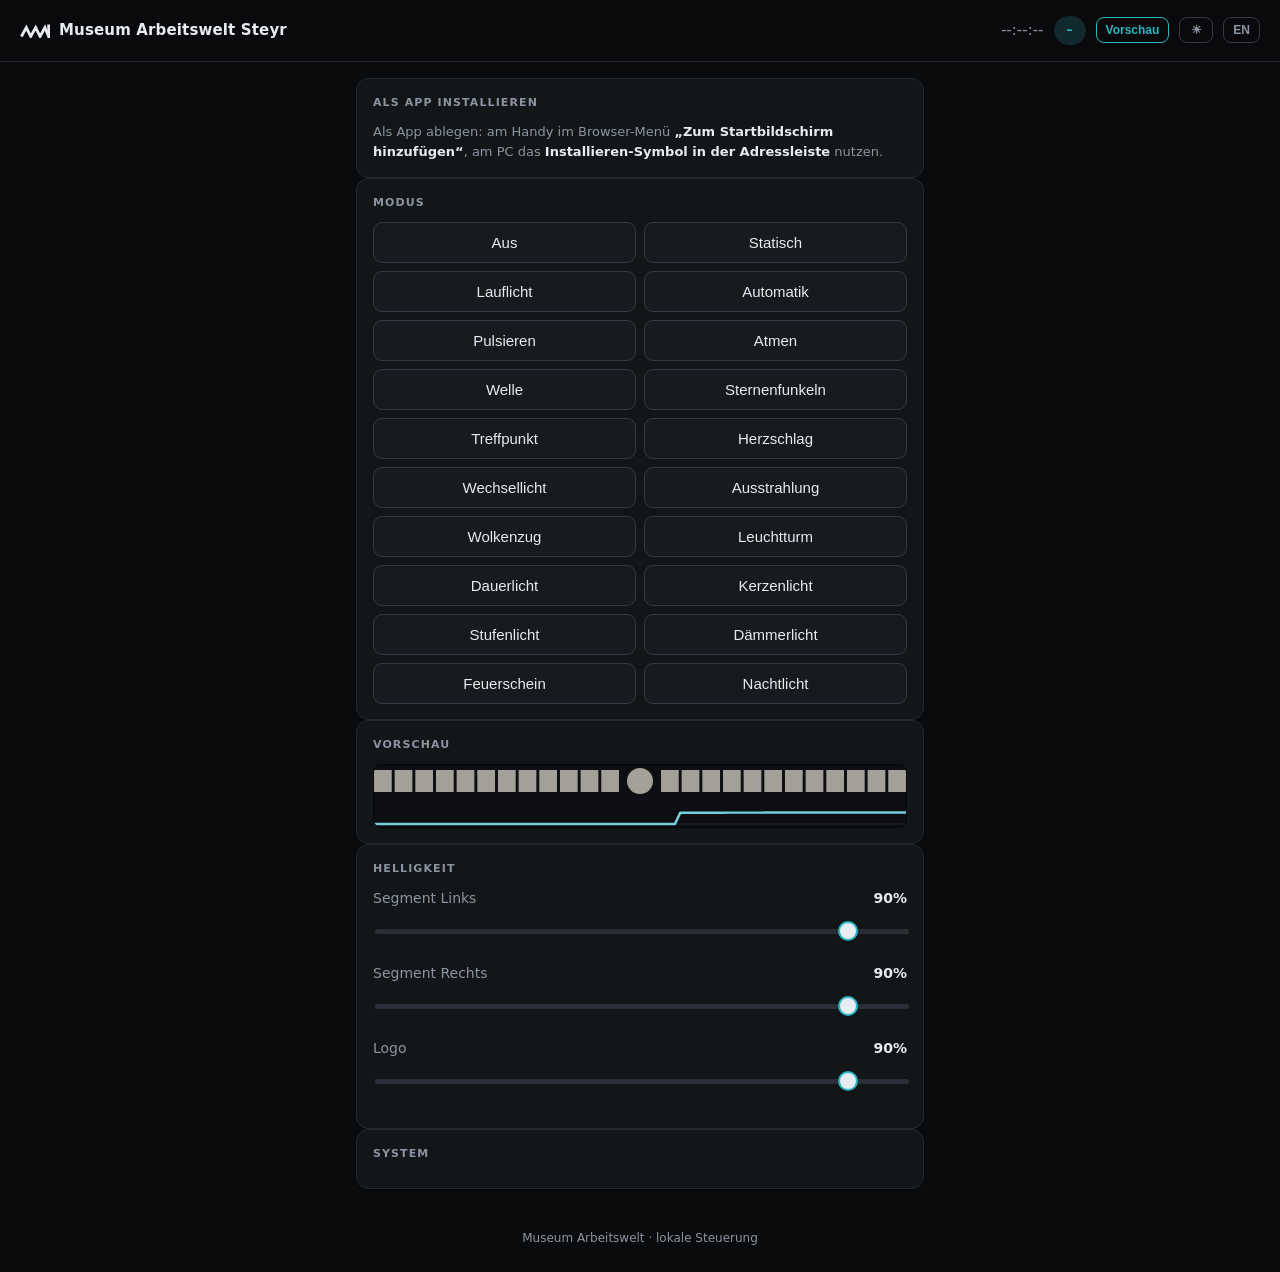
==== commit e03d391a: "version35 modi regler usw + doku update" ====
--- a/web/index.html
+++ b/web/index.html
@@ -82,6 +82,11 @@
   </div>
 </section>
 
+<section class="card" id="previewCard">
+  <h2 data-i18n="preview">Vorschau</h2>
+  <canvas id="pvInline" class="pvinline"></canvas>
+</section>
+
 <section class="card">
   <h2 data-i18n="brightness">Helligkeit</h2>
   <div class="slider">
@@ -158,7 +163,7 @@
     "install.hintDefault":"Diese Seite als App auf dem Startbildschirm ablegen – sie öffnet dann randlos wie eine gewohnte App.",
     "install.hintIOS":"Zum Installieren in Safari auf <b>Teilen</b> tippen und <b>„Zum Home-Bildschirm“</b> wählen.",
     "install.hintManual":"Als App ablegen: am Handy im Browser-Menü <b>„Zum Startbildschirm hinzufügen“</b>, am PC das <b>Installieren-Symbol in der Adressleiste</b> nutzen.",
-    "modus":"Modus","brightness":"Helligkeit",
+    "modus":"Modus","preview":"Vorschau","brightness":"Helligkeit",
     "auto":"Automatik","autoNow":"Aktuelle Helligkeit","system":"System",
     "footer":"lokale Steuerung",
     "seg.left":"Segment Links","seg.right":"Segment Rechts","seg.logo":"Logo",
@@ -177,7 +182,7 @@
     "install.hintDefault":"Add this page to your home screen – it then opens full-screen like a normal app.",
     "install.hintIOS":"To install, tap <b>Share</b> in Safari and choose <b>“Add to Home Screen”</b>.",
     "install.hintManual":"Add as an app: on a phone use <b>“Add to Home screen”</b> in the browser menu, on a PC use the <b>install icon in the address bar</b>.",
-    "modus":"Mode","brightness":"Brightness",
+    "modus":"Mode","preview":"Preview","brightness":"Brightness",
     "auto":"Automatic","autoNow":"Current brightness","system":"System",
     "footer":"local control",
     "seg.left":"Segment left","seg.right":"Segment right","seg.logo":"Logo",
@@ -389,6 +394,7 @@
     if(data.mode !== undefined)
     {
         document.getElementById("modeBadge").innerText = MODE_LABEL[lang][data.mode] || "–";
+        setInlineMode(data.mode);
     }
     document.getElementById("clock").innerText = data.time || "--:--:--";
 
@@ -1162,34 +1168,219 @@
     ctx.stroke();
 }
 
-// Eine Animationsschleife fuer ALLE Vorschauen. Zeichnet nur, wenn die
-// Vorschau-Ansicht sichtbar ist (~30 fps) - spart sonst Rechenzeit/Akku.
+// Inline-Vorschau des AKTUELLEN Modus (Karte "Vorschau" in der Steuerung):
+// zeigt Segment Links | Logo | Segment Rechts als Live-Streifen plus die
+// Wellenform-Spur - so ist auch dort jeder Modus eindeutig erkennbar.
+let inlinePv = null;
+
+// Legt die Inline-Vorschau auf dem Canvas #pvInline an.
+function buildInlinePreview()
+{
+    let canvas = document.getElementById("pvInline");
+    if(!canvas) return;
+
+    let spark = [];
+    for(let k = 0; k < PV_CELLS; k++) spark.push(0);
+    let hist = [];
+    for(let k = 0; k < PV_HIST; k++) hist.push(0);
+
+    inlinePv = { mode:3, canvas:canvas, ctx:canvas.getContext("2d"), spark:spark, hist:hist };
+    resizeInline();
+}
+
+// Liest die aktuellen Regler-Werte (0..1) fuer die Inline-Vorschau. So geht die
+// Lichtstaerke im Vorschau-Streifen mit, wenn man die Regler bewegt.
+function inlineScales()
+{
+    function val(id)
+    {
+        let el = document.getElementById(id);
+        let n = el ? parseInt(el.value) : 100;
+        if(isNaN(n)) n = 100;
+        if(n < 0) n = 0;
+        if(n > 100) n = 100;
+        return n / 100;
+    }
+    return { left: val("leftSlider"), right: val("rightSlider"), logo: val("logoSlider") };
+}
+
+// Setzt den Modus der Inline-Vorschau (bei Wechsel Spur/Funken zuruecksetzen).
+function setInlineMode(m)
+{
+    if(!inlinePv || m === undefined || inlinePv.mode === m) return;
+    inlinePv.mode = m;
+    for(let i = 0; i < inlinePv.spark.length; i++) inlinePv.spark[i] = 0;
+    inlinePv.hist = [];
+    for(let i = 0; i < PV_HIST; i++) inlinePv.hist.push(0);
+}
+
+// Canvas-Aufloesung der Inline-Vorschau an die Anzeigegroesse anpassen.
+function resizeInline()
+{
+    if(!inlinePv) return;
+    let dpr = window.devicePixelRatio || 1;
+    let c = inlinePv.canvas;
+    let w = Math.round((c.clientWidth || 300) * dpr);
+    let h = Math.round((c.clientHeight || 64) * dpr);
+    if(w > 0 && (c.width !== w || c.height !== h))
+    {
+        c.width = w;
+        c.height = h;
+    }
+}
+
+// Zeichnet die Inline-Vorschau: zwei Segmente, Logo-Punkt in der Mitte, Spur.
+// vals sind bereits mit den Reglern skaliert; logoVal ist die Logo-Helligkeit.
+function pvDrawInline(p, vals, logoVal)
+{
+    let ctx = p.ctx;
+    let w = p.canvas.width;
+    let h = p.canvas.height;
+    let N = vals.length;
+    let half = Math.floor(N / 2);
+
+    ctx.clearRect(0, 0, w, h);
+
+    let stripH   = Math.round(h * 0.52);
+    let traceTop = Math.round(h * 0.62);
+    let traceH   = h - traceTop - Math.round(h * 0.05);
+    let baseY    = traceTop + traceH;
+
+    // Platz fuer den Logo-Punkt in der Mitte.
+    let dotR   = Math.round(stripH * 0.40);
+    let dotCx  = w / 2;
+    let dotCy  = Math.round(stripH / 2);
+    let dotGap = dotR * 2 + Math.round(w * 0.03);
+    let segW   = (w - dotGap) / 2;
+
+    let pad = Math.round(stripH * 0.16);
+    let gap = Math.max(1, segW * 0.012);
+    let cw  = (segW - (half - 1) * gap) / half;
+
+    function cell(x, val)
+    {
+        if(val < 0) val = 0;
+        if(val > 1) val = 1;
+        ctx.fillStyle = "rgba(255,245,230,0.05)";
+        ctx.fillRect(x, pad, cw, stripH - 2 * pad);
+        if(val > 0.02)
+        {
+            ctx.fillStyle = "rgba(255,247,235," + (0.12 + 0.88 * val) + ")";
+            ctx.fillRect(x, pad, cw, stripH - 2 * pad);
+        }
+    }
+
+    // linkes Segment (Zellen 0..half-1)
+    for(let i = 0; i < half; i++) cell(i * (cw + gap), vals[i]);
+    // rechtes Segment (Zellen half..N-1)
+    let rx = segW + dotGap;
+    for(let i = 0; i < half; i++) cell(rx + i * (cw + gap), vals[half + i]);
+
+    // Logo-Punkt = mit dem Logo-Regler skalierte Helligkeit.
+    let lv = logoVal;
+    if(lv < 0) lv = 0;
+    if(lv > 1) lv = 1;
+
+    ctx.beginPath();
+    ctx.arc(dotCx, dotCy, dotR, 0, 2 * Math.PI);
+    ctx.fillStyle = "rgba(255,245,230,0.06)";
+    ctx.fill();
+    if(lv > 0.02)
+    {
+        ctx.beginPath();
+        ctx.arc(dotCx, dotCy, dotR, 0, 2 * Math.PI);
+        ctx.fillStyle = "rgba(255,247,235," + (0.12 + 0.88 * lv) + ")";
+        ctx.fill();
+    }
+
+    // Wellenform-Spur (Gesamthelligkeit ueber die Zeit)
+    let hist = p.hist;
+    let L = hist.length;
+
+    ctx.strokeStyle = "rgba(255,255,255,0.10)";
+    ctx.lineWidth = Math.max(1, h * 0.014);
+    ctx.beginPath();
+    ctx.moveTo(0, baseY);
+    ctx.lineTo(w, baseY);
+    ctx.stroke();
+
+    ctx.strokeStyle = "rgba(120,220,232,0.95)";
+    ctx.lineWidth = Math.max(1.5, h * 0.04);
+    ctx.lineJoin = "round";
+    ctx.lineCap = "round";
+    ctx.beginPath();
+    for(let i = 0; i < L; i++)
+    {
+        let x = (L > 1) ? (i / (L - 1)) * w : 0;
+        let val = hist[i];
+        if(val < 0) val = 0;
+        if(val > 1) val = 1;
+        let y = baseY - val * traceH;
+        if(i === 0) ctx.moveTo(x, y);
+        else ctx.lineTo(x, y);
+    }
+    ctx.stroke();
+}
+
+// Eine Animationsschleife fuer alle Vorschauen (~30 fps, pausiert im Hintergrund):
+// auf der zweiten Seite die 20 Kacheln, sonst die Inline-Vorschau der Steuerung.
 function pvFrame(now)
 {
     requestAnimationFrame(pvFrame);
 
-    if(!pvVisible || document.hidden) return;
-
-    if(now - pvResizeAt > 500)
-    {
-        pvResizeAt = now;
-        resizePreviews();
-    }
-
+    if(document.hidden) return;
     if(now - pvLast < 33) return;
     pvLast = now;
 
-    for(let i = 0; i < pvItems.length; i++)
-    {
-        let p = pvItems[i];
+    if(now - pvResizeAt > 500)
+    {
+        pvResizeAt = now;
+        if(pvVisible) resizePreviews();
+        else resizeInline();
+    }
+
+    if(pvVisible)
+    {
+        // Zweite Seite: alle 20 Kacheln.
+        for(let i = 0; i < pvItems.length; i++)
+        {
+            let p = pvItems[i];
+            let vals = pvValues(p, now);
+
+            let sum = 0;
+            for(let k = 0; k < vals.length; k++) sum += vals[k];
+            p.hist.push(sum / vals.length);
+            if(p.hist.length > PV_HIST) p.hist.shift();
+
+            pvDraw(p, vals);
+        }
+    }
+    else if(inlinePv)
+    {
+        // Steuerung: Inline-Vorschau des aktuellen Modus, mit den Reglern skaliert.
+        let p = inlinePv;
         let vals = pvValues(p, now);
-
+        let sc = inlineScales();
+        let half = Math.floor(vals.length / 2);
+
+        // Muster je Segment mit dem passenden Regler (Links/Rechts) skalieren.
+        let patternSum = 0;
+        for(let k = 0; k < vals.length; k++)
+        {
+            patternSum += vals[k];
+            vals[k] = vals[k] * (k < half ? sc.left : sc.right);
+        }
+
+        // Logo folgt dem Logo-Regler (Grundhelligkeit = Muster-Durchschnitt).
+        let logoVal = (patternSum / vals.length) * sc.logo;
+
+        // Spur = tatsaechliche (skalierte) Gesamthelligkeit der Segmente.
         let sum = 0;
         for(let k = 0; k < vals.length; k++) sum += vals[k];
         p.hist.push(sum / vals.length);
         if(p.hist.length > PV_HIST) p.hist.shift();
 
-        pvDraw(p, vals);
+        pvDrawInline(p, vals, logoVal);
     }
 }
 
@@ -1245,9 +1436,10 @@
 }
 
 window.addEventListener("hashchange", router);
-window.addEventListener("resize", function(){ if(pvVisible) resizePreviews(); });
+window.addEventListener("resize", function(){ if(pvVisible) resizePreviews(); else resizeInline(); });
 window.addEventListener("load", function()
 {
+    buildInlinePreview();
     router();
     requestAnimationFrame(pvFrame);
 });
--- a/web/style.css
+++ b/web/style.css
@@ -176,3 +176,7 @@
 .pvcat{font-size:10px;font-weight:700;letter-spacing:.03em;padding:3px 8px;border-radius:999px;
   background:var(--accent-weak);color:var(--accent)}
 .pvdesc{color:var(--muted);font-size:12.5px;margin:7px 1px 0;line-height:1.45}
+
+/* Inline-Vorschau (aktueller Modus) in der Steuerung: Segmente + Logo + Spur */
+.pvinline{display:block;width:100%;height:64px;border-radius:8px;
+  background:#0c0e11;border:1px solid #05070a;margin-top:2px}
